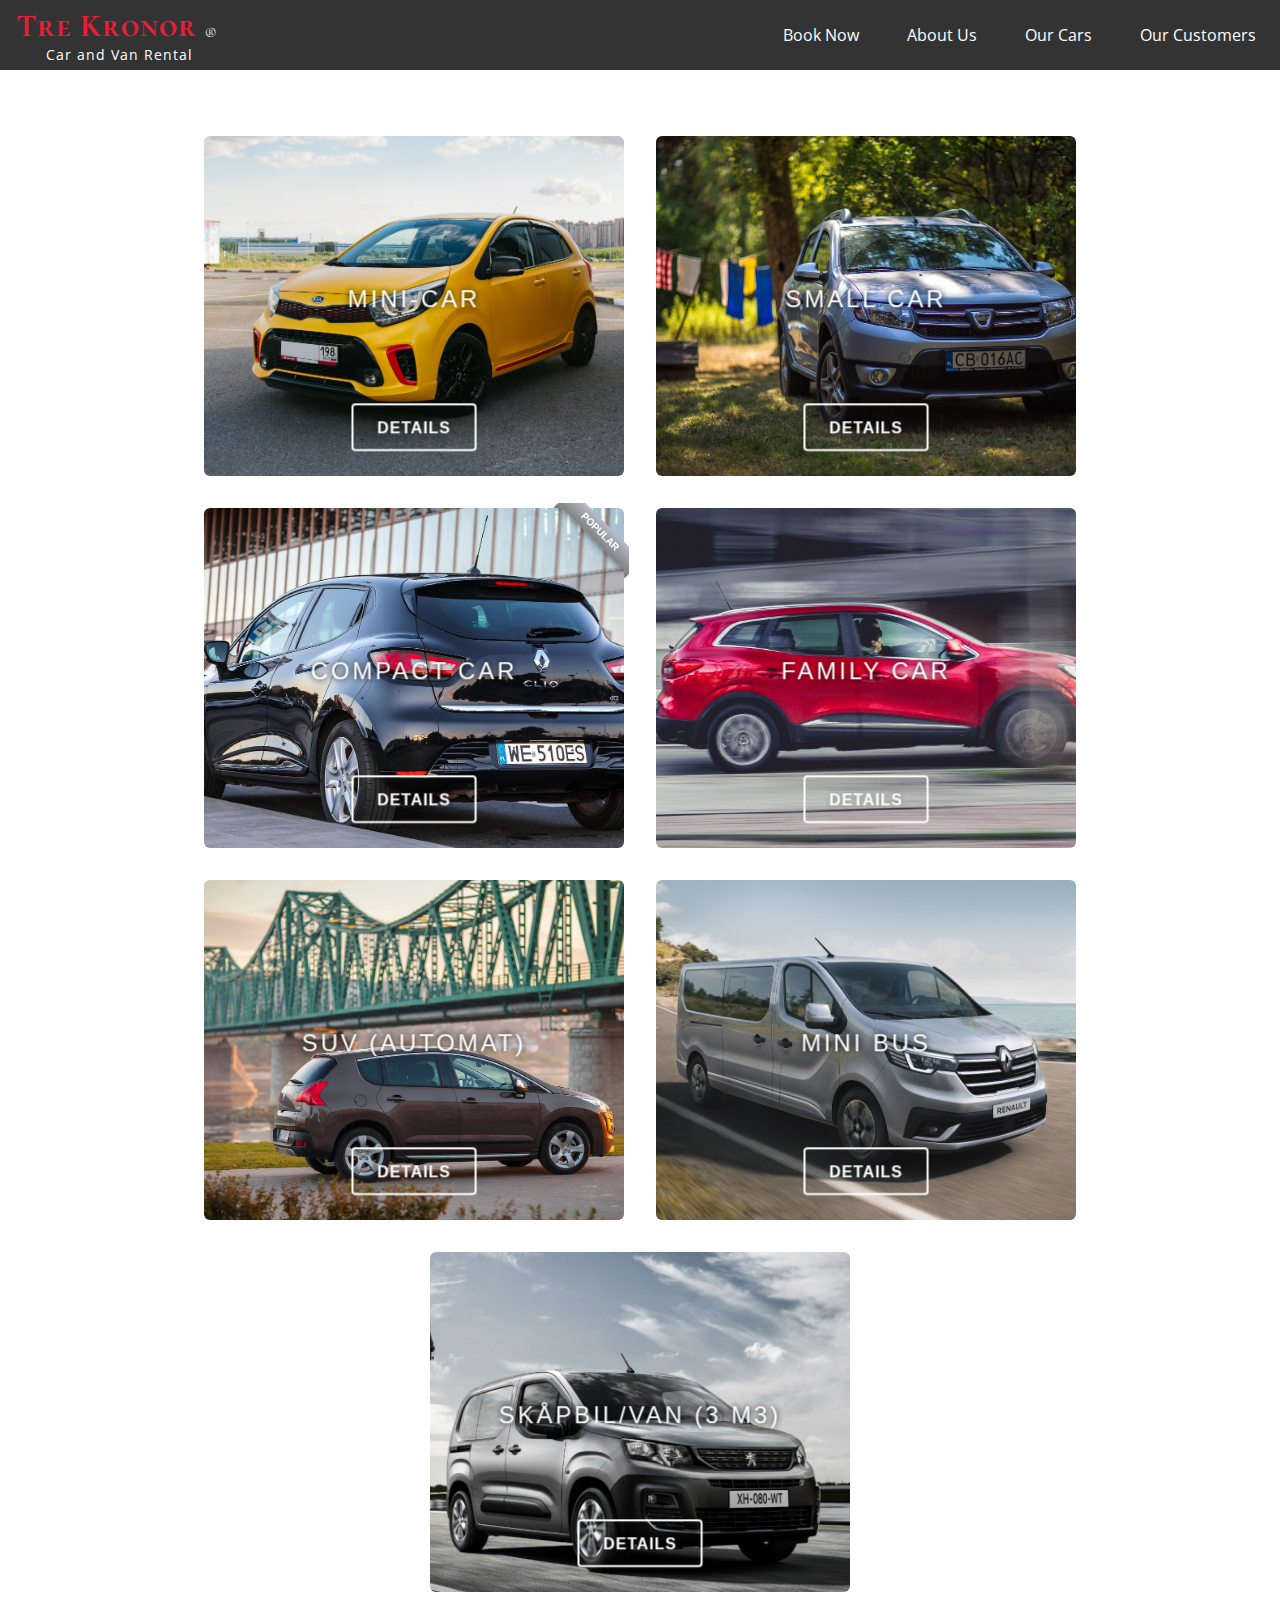
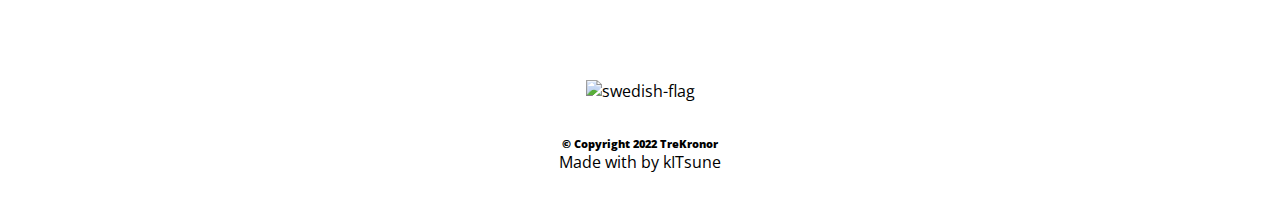
==== services.html @ af064d29 "first commit" ====
<!DOCTYPE html>
<html lang="en" dir="ltr">

<head>
    <meta charset="utf-8">
    <meta name="viewport" content="width=device-width, initial-scale=1" />

    <link href="https://cdn.jsdelivr.net/npm/bootstrap@5.0.2/dist/css/bootstrap.min.css" rel="stylesheet"
        integrity="sha384-EVSTQN3/azprG1Anm3QDgpJLIm9Nao0Yz1ztcQTwFspd3yD65VohhpuuCOmLASjC" crossorigin="anonymous">
    <link rel="stylesheet" href="https://cdnjs.cloudflare.com/ajax/libs/font-awesome/6.1.1/css/all.min.css"
        integrity="sha512-KfkfwYDsLkIlwQp6LFnl8zNdLGxu9YAA1QvwINks4PhcElQSvqcyVLLD9aMhXd13uQjoXtEKNosOWaZqXgel0g=="
        crossorigin="anonymous" referrerpolicy="no-referrer" />
    <link rel="preconnect" href="https://fonts.googleapis.com">
    <link rel="preconnect" href="https://fonts.gstatic.com" crossorigin>
    <link
        href="https://fonts.googleapis.com/css2?family=Cormorant+SC:wght@300&family=Ibarra+Real+Nova&family=Open+Sans:wght@300&family=Quattrocento&display=swap"
        rel="stylesheet">
    <link rel="stylesheet" href="./style.css">
    <title>Tre Kronor</title>
</head>

<body>
    <nav class="navbar">
        <div class="brand-title"><a href="./index.html">
                <h1>Tre Kronor <span class="simbolo">&#174;</span></h1>
            </a>
            <p>Car and Van Rental</p>
        </div>
        <a href="#" class="toggle-button">
            <span class="bar"></span>
            <span class="bar"></span>
            <span class="bar"></span>
        </a>
        <div class="navbar-links">
            <ul>
                <li><a href="./index.html#bookings">Book Now</a></li>
                <li><a href="./index.html#features">About Us</a></li>
                <li><a href="./index.html#services.html">Our Cars</a></li>
                <li><a href="./index.html#testimonials">Our Customers</a></li>
            </ul>
        </div>
    </nav>
    <div class="cars">

        <div class="wrapper">
            <div class="card">
                <input type="checkbox" id="card1" class="more" aria-hidden="true">
                <div class="content">
                    <div class="front" style="background-image: url('./images/picanto.jpg')">
                        <div class="inner">
                            <h2>Mini-Car</h2>

                            <label for="card1" class="button" aria-hidden="true">
                                Details
                            </label>
                        </div>
                    </div>
                    <div class="back">
                        <div class="inner">
                            <div class="info">
                                <span>4</span>
                                <div class="icon">
                                    <i class="fas fa-users"></i>
                                    <span>seats</span>
                                </div>
                            </div>
                            <div class="info">
                                <span></span>
                                <div class="icon">
                                    <i class="fa-solid fa-car"></i>
                                    <span>manual</span>
                                </div>
                            </div>


                            <div class="description">
                                <p>Kia Piccanto (or similar)</p>
                            </div>

                            <div class="price">From 100 SEK / day</div>
                            <label for="card1" class="button return" aria-hidden="true">
                                <i class="fas fa-arrow-left"></i>
                            </label>
                        </div>
                    </div>
                </div>
            </div>
            <div class="card">
                <input type="checkbox" id="card2" class="more" aria-hidden="true">
                <div class="content">
                    <div class="front" style="background-image: url('./images/sandero.jpg')">
                        <div class="inner">
                            <h2>Small Car</h2>

                            <label for="card2" class="button" aria-hidden="true">
                                Details
                            </label>
                        </div>
                    </div>
                    <div class="back">
                        <div class="inner">
                            <div class="info">
                                <span>5</span>
                                <div class="icon">
                                    <i class="fas fa-users"></i>
                                    <span>seats</span>
                                </div>
                            </div>
                            <div class="info">
                                <span></span>
                                <div class="icon">
                                    <i class="fa-solid fa-car"></i>
                                    <span>manual</span>
                                </div>
                            </div>


                            <div class="description">
                                <p>Dacia Sandero (or similar)</p>
                            </div>

                            <div class="price">From 250 SEK / day</div>
                            <label for="card2" class="button return" aria-hidden="true">
                                <i class="fas fa-arrow-left"></i>
                            </label>
                        </div>
                    </div>
                </div>
            </div>
            <div class="card">
                <input type="checkbox" id="card3" class="more" aria-hidden="true">
                <div class="content">
                    <div class="ribbon"><span>POPULAR</span></div>
                    <div class="front" style="background-image: url('./images/clio.jpg')">
                        <div class="inner">
                            <h2>Compact Car</h2>

                            <label for="card3" class="button" aria-hidden="true">
                                Details
                            </label>
                        </div>
                    </div>
                    <div class="back">
                        <div class="inner">
                            <div class="info">
                                <span>4</span>
                                <div class="icon">
                                    <i class="fas fa-users"></i>
                                    <span>seats</span>
                                </div>
                            </div>
                            <div class="info">
                                <span></span>
                                <div class="icon">
                                    <i class="fa-solid fa-car"></i>
                                    <span>manual</span>
                                </div>
                            </div>


                            <div class="description">
                                <p>Renault Clio (or similar)</p>
                            </div>

                            <div class="price">From 300 SEK / day</div>
                            <label for="card3" class="button return" aria-hidden="true">
                                <i class="fas fa-arrow-left"></i>
                            </label>
                        </div>
                    </div>
                </div>
            </div>
            <div class="card">
                <input type="checkbox" id="card4" class="more" aria-hidden="true">
                <div class="content">
                    <div class="front" style="background-image: url('./images/jogger.jpg')">
                        <div class="inner">
                            <h2>Family Car</h2>

                            <label for="card4" class="button" aria-hidden="true">
                                Details
                            </label>
                        </div>
                    </div>
                    <div class="back">
                        <div class="inner">
                            <div class="info">
                                <span>4</span>
                                <div class="icon">
                                    <i class="fas fa-users"></i>
                                    <span>seats</span>
                                </div>
                            </div>
                            <div class="info">
                                <span></span>
                                <div class="icon">
                                    <i class="fa-solid fa-car"></i>
                                    <span>manual</span>
                                </div>
                            </div>


                            <div class="description">
                                <p>Dacia Jogger (or similar)</p>
                            </div>

                            <div class="price">From 380 SEK / day</div>
                            <label for="card4" class="button return" aria-hidden="true">
                                <i class="fas fa-arrow-left"></i>
                            </label>
                        </div>
                    </div>
                </div>
            </div>
            <div class="card">
                <input type="checkbox" id="card5" class="more" aria-hidden="true">
                <div class="content">
                    <div class="front" style="background-image: url('./images/3008.jpg')">
                        <div class="inner">
                            <h2>SUV (Automat)</h2>

                            <label for="card5" class="button" aria-hidden="true">
                                Details
                            </label>
                        </div>
                    </div>
                    <div class="back">
                        <div class="inner">
                            <div class="info">
                                <span>5</span>
                                <div class="icon">
                                    <i class="fas fa-users"></i>
                                    <span>seats</span>
                                </div>
                            </div>
                            <div class="info">
                                <span></span>
                                <div class="icon">
                                    <i class="fa-solid fa-car"></i>
                                    <span>manual</span>
                                </div>
                            </div>


                            <div class="description">
                                <p>Peugeot 3008 (or similar)</p>
                            </div>

                            <div class="price">From 450 SEK / day</div>
                            <label for="card5" class="button return" aria-hidden="true">
                                <i class="fas fa-arrow-left"></i>
                            </label>
                        </div>
                    </div>
                </div>
            </div>

            <div class="card">
                <input type="checkbox" id="card6" class="more" aria-hidden="true">
                <div class="content">
                    <div class="front" style="background-image: url('./images/trafic.jpeg')">
                        <div class="inner">
                            <h2>Mini Bus</h2>

                            <label for="card6" class="button" aria-hidden="true">
                                Details
                            </label>
                        </div>
                    </div>
                    <div class="back">
                        <div class="inner">
                            <div class="info">
                                <span>9</span>
                                <div class="icon">
                                    <i class="fas fa-users"></i>
                                    <span>seats</span>
                                </div>
                            </div>
                            <div class="info">
                                <span></span>
                                <div class="icon">
                                    <i class="fa-solid fa-car"></i>
                                    <span>manual</span>
                                </div>
                            </div>


                            <div class="description">
                                <p>Opel Movano (or similar)</p>
                            </div>

                            <div class="price">From 800 SEK / day</div>
                            <label for="card6" class="button return" aria-hidden="true">
                                <i class="fas fa-arrow-left"></i>
                            </label>
                        </div>
                    </div>
                </div>
            </div>
            <div class="card">
                <input type="checkbox" id="card7" class="more" aria-hidden="true">
                <div class="content">
                    <div class="front" style="background-image: url('./images/partner.jpg')">
                        <div class="inner">
                            <h2>Skåpbil/Van (3 m3)</h2>

                            <label for="card7" class="button" aria-hidden="true">
                                Details
                            </label>
                        </div>
                    </div>
                    <div class="back">
                        <div class="inner">
                            <div class="info">
                                <span>5</span>
                                <div class="icon">
                                    <i class="fas fa-users"></i>
                                    <span>seats</span>
                                </div>
                            </div>
                            <div class="info">
                                <span></span>
                                <div class="icon">
                                    <i class="fa-solid fa-car"></i>
                                    <span>manual</span>
                                </div>
                            </div>


                            <div class="description">
                                <p>Peugeot Partner (or similar)</p>
                            </div>

                            <div class="price">From 700 SEK / day</div>
                            <label for="card7" class="button return" aria-hidden="true">
                                <i class="fas fa-arrow-left"></i>
                            </label>
                        </div>
                    </div>
                </div>
            </div>


        </div>
    </div>

</body>




<footer class="white-section" id="footer">
    <div class="container-small">
        <img class="flag"
            src="https://upload.wikimedia.org/wikipedia/commons/thumb/4/4c/Flag_of_Sweden.svg/2560px-Flag_of_Sweden.svg.png"
            alt="swedish-flag">
        <h6><b>© Copyright 2022 TreKronor</b></h6>

        <p>Made with
            <span><i class="fa-solid fa-heart fa-beat" style="--fa-animation-duration: 0.5s;"></i></span>
            by kITsune
        </p>
    </div>
</footer>
<script src="https://cdn.jsdelivr.net/npm/bootstrap@5.1.3/dist/js/bootstrap.bundle.min.js"
    integrity="sha384-ka7Sk0Gln4gmtz2MlQnikT1wXgYsOg+OMhuP+IlRH9sENBO0LRn5q+8nbTov4+1p"
    crossorigin="anonymous"></script>
<script src="script.js" charset="utf-8"></script>

</html>
</div>
---- style.css ----
* {
  box-sizing: border-box;
  margin: 0;
  padding: 0;
}

* {
  box-sizing: border-box;
}

body {
  font-family: "Open Sans", sans-serif;
  margin: 0;
  padding: 0;

}

.navbar {
  position: fixed;
  width: 100%;
  display: flex;
  justify-content: space-between;
  align-items: center;
  background-color: #333;
  color: #fff;
  z-index: 1100;
}

.brand-title {
  font-size: 1rem;
  margin: -0.15rem;
  margin-left: 1rem;
  letter-spacing: 1px;
  text-decoration: none;
  cursor: pointer;
}

.brand-title h1 {
  font-family: "Cormorant SC", sans-serif;
  color: #eb1d36;
  margin-bottom: 0;
  font-weight: bold;
  text-decoration: none;
}

.brand-title span{
  color: white;
  font-weight: lighter;
  font-size:medium;
}

.brand-title a{
  text-decoration: none;
}

.brand-title h1:hover{
  color:#fff;
  transition: all 0.2s ease-in-out;
  text-decoration: none;
}

.brand-title p {
  font-size: 0.9rem;
  margin-left: 1.9rem;
}
.navbar-links ul {
  margin: 0;
  padding: 0;
  display: flex;
}

.navbar-links li {
  list-style: none;
}

.navbar-links li a {
  text-decoration: none;
  color: #fff;
  padding: 1.5rem;
  display: block;
}

.navbar-links li a:hover {
  color: #eb1d36;
  transition: all 0.4s ease-in-out;
}


.toggle-button {
  position: absolute;
  top: 2.1rem;
  right: 1.4rem;
  display: none;
  flex-direction: column;
  justify-content: space-between;
  width: 30px;
  height: 21px;
}


.toggle-button .bar {
  height: 4px;
  width: 100%;
  background-color: #fff;
  border-radius: 10px;
}

.toggle-button .bar:hover {
  background-color: #eb1d36;
  transition: all 0.2s ease-in-out;
}

.hero {
  background-image: url("images/bcar.avif");
  background-repeat: no-repeat;
  background-size: cover;
  background-position: bottom center;
  height: 100vh;
  width: 100%;
  color: #fff;
  display: flex;
  justify-content: center;
  align-items: center;
  text-align: center;
  position: relative;
  z-index: -2;
}

.hero::before {
  content: " ";
  position: absolute;
  top: 0;
  left: 0;
  width: 100vh;
  background-color: rgba(0, 0, 0 0.4);
  z-index: -1;
}

.container img {
  margin-top: 70px;
  animation: showup 9s;
  max-width: 100%;
}

.container span {
  margin-top: 70px;
  animation: showup 9s;
  max-width: 100%;
}

.container h2 {
  font-size: 30px;
  letter-spacing: 1px;
  margin-left: 180px;
  animation: showup 9s;
}

@keyframes showup {
  0% {
    opacity: 0;
  }
  20% {
    opacity: 1;
  }
}

.content h2,
.Content h3 {
  font-size: 150%;
  margin: 20px 0;
}

.content p {
  color: #555;
  line-height: 30px;
  letter-spacing: 1.2px;
}

.colored-section {
  background-color: Black;
}

.container-fluid {
  padding: 7% 15%;
}

/* For Bookings Section */

#bookings h1 {
  color: #fff;
  text-align: center;
}

#bookings .container-fluid {
  background-color: #143f6b;
  text-align: center;
}

.social-icon {
  font-size: 3.5rem;
  margin: 50px 40px;
  color: #fff;
}

.social-icon:hover {
  color: #c4d7e0;
  transition: all 0.2s ease-in-out;
}

#email {
  color: #fff;
}

/* Features Section */

#features {
}

.feature-title {
  font-size: 2rem;
  font-weight: bold;
}

.feature-box {
  padding: 4%;

  text-align: center;
  justify-content: center;
  align-items: center;
}

.icon {
  text-align: center;
  color: #143f6b;
  margin-bottom: 1rem;
}

.icon:hover {
  color: #22577e;
  transition: all 0.2s ease-in-out;
}

/* Testimonial Section */

#features h1 {
  text-align: center;
}

#testimonials {
  min-height: 2s5vh;
}

#testimonials h3 {
  margin-left: 5rem;
  color: #fff;
}

#testimonials p {
  color: #fff;
  text-align: right;
}
#testimonials {
  background-color: #143f6b;
}

#testimonial span {
  position: relative;
}

#testimonial-carousel span {
  font-size: 3rem;
  color: #feb139;
  padding: 10px;
}

.carousel-item {
  text-align: center;
  justify-content: center;
  align-items: center;
}

.testimonial-text {
  font-size: 2rem;
  line-height: 1.5;
  width: 90%;
  text-align: center;
  justify-content: center;
  align-items: center;
}

/* Footer Section */

footer {
  padding: 1.7em;
}

footer .container-small {
  text-align: center;
  padding: 35px auto;
}

.flag {
  width: 3rem;
  margin: 35px 15px;
}

/*RIBBON */

.box {
  /*width: 200px; height: 300px;*/
  position: relative;
  border: 1px solid #BBB;
  background: #EEE;
}
.ribbon {
  position: absolute;
  right: -5px; top: -5px;
  z-index: 1;
  overflow: hidden;
  width: 75px; height: 75px;
  text-align: right;
}
.ribbon span {
  font-size: 10px;
  font-weight: bold;
  color: #FFF;
  text-transform: uppercase;
  text-align: center;
  line-height: 20px;
  transform: rotate(45deg);
  -webkit-transform: rotate(45deg);
  width: 100px;
  display: block;
  background: #79A70A;
  background: linear-gradient(#B6BAC9 0%, #808080 100%);
  box-shadow: 0 3px 10px -5px rgba(0, 0, 0, 1);
  position: absolute;
  top: 19px; right: -21px;
}
.ribbon span::before {
  content: "";
  position: absolute; left: 0px; top: 100%;
  z-index: -1;
  border-left: 3px solid #808080;
  border-right: 3px solid transparent;
  border-bottom: 3px solid transparent;
  border-top: 3px solid #808080;
}
.ribbon span::after {
  content: "";
  position: absolute; right: 0px; top: 100%;
  z-index: -1;
  border-left: 3px solid transparent;
  border-right: 3px solid #808080;
  border-bottom: 3px solid transparent;
  border-top: 3px solid #808080;
}

.cars {
  margin: 0;
  display: flex;
  flex-direction: column;
  align-items: center;
  justify-content: center;
  font-family: "Montserrat", sans-serif;
}

.wrapper {
  margin: 120px 50px 10px;
  display: flex;
  flex-flow: row wrap;
  justify-content: center;
}

.card {
  width: 420px;
  height: 340px;
  margin: 1em;
  perspective: 1500px;

}
.card .content {
  position: relative;
  width: 100%;
  height: 100%;
  transform-style: preserve-3d;
  transition: transform 0.8s cubic-bezier(0.75, 0, 0.85, 1);
}

.more {
  display: none;
}
.more:checked ~ .content {
  transform: rotateY(180deg);
}

.front,
.back {
  position: absolute;
  top: 0;
  left: 0;
  width: 100%;
  height: 100%;
  backface-visibility: hidden;
  transform-style: preserve-3d;
  border-radius: 6px;
}
.front .inner,
.back .inner {
  height: 100%;
  display: grid;
  padding: 1.5em;
  transform: translateZ(80px) scale(0.94);
}

.front {
  background-color: #fff;
  background-size: cover;
  background-position: center center;
}
.front:after {
  content: "";
  position: absolute;
  top: 0;
  left: 0;
  width: 100%;
  height: 100%;
  display: block;
  border-radius: 6px;
  backface-visibility: hidden;
  /* background: linear-gradient(40deg, rgba(67, 138, 243, 0.7), rgba(255, 242, 166, 0.7)); */
}
.front .inner {
  grid-template-rows: 5fr 1fr 1fr 2fr 1fr;
  justify-items: center;
}
.front h2 {
  grid-row: 2;
  margin-bottom: 0.3em;
  text-transform: uppercase;
  letter-spacing: 3px;
  color: #fff;
  font-weight: 500;
  text-shadow: 0 0 6px rgba(0, 0, 0, 1.5);
}
.front .rating {
  grid-row: 3;
  color: rgba(255, 255, 255, 0.8);
  font-size: 14px;
  display: flex;
  flex-flow: row nowrap;
}
.front .rating i {
  margin: 0 1px;
}

.back {
  transform: rotateY(180deg);
  background-color: #fff;
  /* border: 2px solid #f0f0f0; */
}
.back .inner {
  grid-template-rows: 1fr 2fr 1fr 2fr 14fr 1fr 1fr;
  grid-template-columns: repeat(4, auto);
  grid-column-gap: 0.8em;
  justify-items: center;
}
.back .info {
  position: relative;
  display: flex;
  align-items: center;
  color: #355cc9;
  grid-row: 3;
}
.back .info:not(:first-of-type):before {
  content: "";
  position: absolute;
  left: -0.9em;
  height: 18px;
  width: 1px;
  background-color: #ccc;
}
.back .info span {
  font-size: 2em;
  font-weight: 700;
}
.back .info i {
  font-size: 1.2em;
}
.back .info i:before {
  background: linear-gradient(40deg, #355cc9, #438af3);
  -webkit-text-fill-color: transparent;
  -webkit-background-clip: text;
}
.back .info .icon {
  margin-left: 0.3em;
}
.back .info .icon span {
  display: block;
  margin-top: -0.25em;
  font-size: 0.8em;
  font-weight: 600;
  white-space: nowrap;

}
.back .description {
  grid-row: 5;
  grid-column: 1/-1;
  font-size: 1.3em;
  border-radius: 5px;
  font-weight: 600;
  line-height: 1.4em;
  overflow: auto;
  color: #355cc9;
  margin-top: 30px;
  padding-right: 10px;
}
.back .location,
.back .price {
  font-weight: 600;
  color: #355cc9;
  grid-row: 1;
  font-size: 0.86em;
}
.back .location {
  grid-column: 1/3;
  justify-self: left;
}
.back .price {
  grid-column: 3/-1;
  justify-self: right;
}
.back .button {
  grid-column: 1/-1;
  justify-self: center;
}

.button {
  grid-row: -1;
  text-transform: uppercase;
  letter-spacing: 1px;
  font-weight: 600;
  cursor: pointer;
  display: block;
  padding: 0 1.5em;
  height: 3em;
  line-height: 2.9em;
  min-width: 3em;
  background-color: transparent;
  border: solid 2px #fff;
  color: #fff;
  border-radius: 4px;
  text-align: center;
  left: 50%;
  backface-visibility: hidden;
  transition: 0.3s ease-in-out;
  text-shadow: 0 0 6px rgba(0, 0, 0, 0.3);
}
.button:hover {
  background-color: #fff;
  box-shadow: 0 0 50px rgba(0, 0, 0, 0.5);
  text-shadow: none;
  color: #355cc9;
}
.button.return {
  line-height: 3em;
  color: #355cc9;
  border-color: #355cc9;
  text-shadow: none;
}
.button.return:hover {
  background-color: #355cc9;
  color: #fff;
  box-shadow: none;
}

::-webkit-scrollbar {
  width: 5px;
}

::-webkit-scrollbar-track {
  background: #f1f1f1;
}

::-webkit-scrollbar-thumb {
  background: #859ddf;
}

::-webkit-scrollbar-thumb:hover {
  background: #355cc9;
}

@media (max-width: 600px) {
  .toggle-button {
    display: flex;
  }

  .navbar-links {
    display: none;
    width: 100%;
  }

  .navbar {
    flex-direction: column;
    align-items: flex-start;
  }

  .navbar-links ul {
    width: 100%;
    flex-direction: column;
  }

  .navbar-links li {
    text-align: center;
  }

  .navbar-links li a {
    padding: .7rem 1.2rem;
  }

  .navbar-links.active {
    display: flex;
  }

  .brand-title p {
    margin-left: 0.55em;
  }

  .container img {
    margin-top: 0px;
    /* margin-right: 80px; */
    animation: showup 9s;
    max-width: 100%;
  }

  .container .simbolo {
    margin-top: 0px;
    /* margin-right: 80px; */
    animation: showup 9s;
    max-width: 100%;
  }

  #testimonials h3{
    margin-left: 1rem;
  }

  .wrapper{
    margin: 5.5rem 0% 0%;
    max-width: 100%;
    max-height: 100%;
  }
}
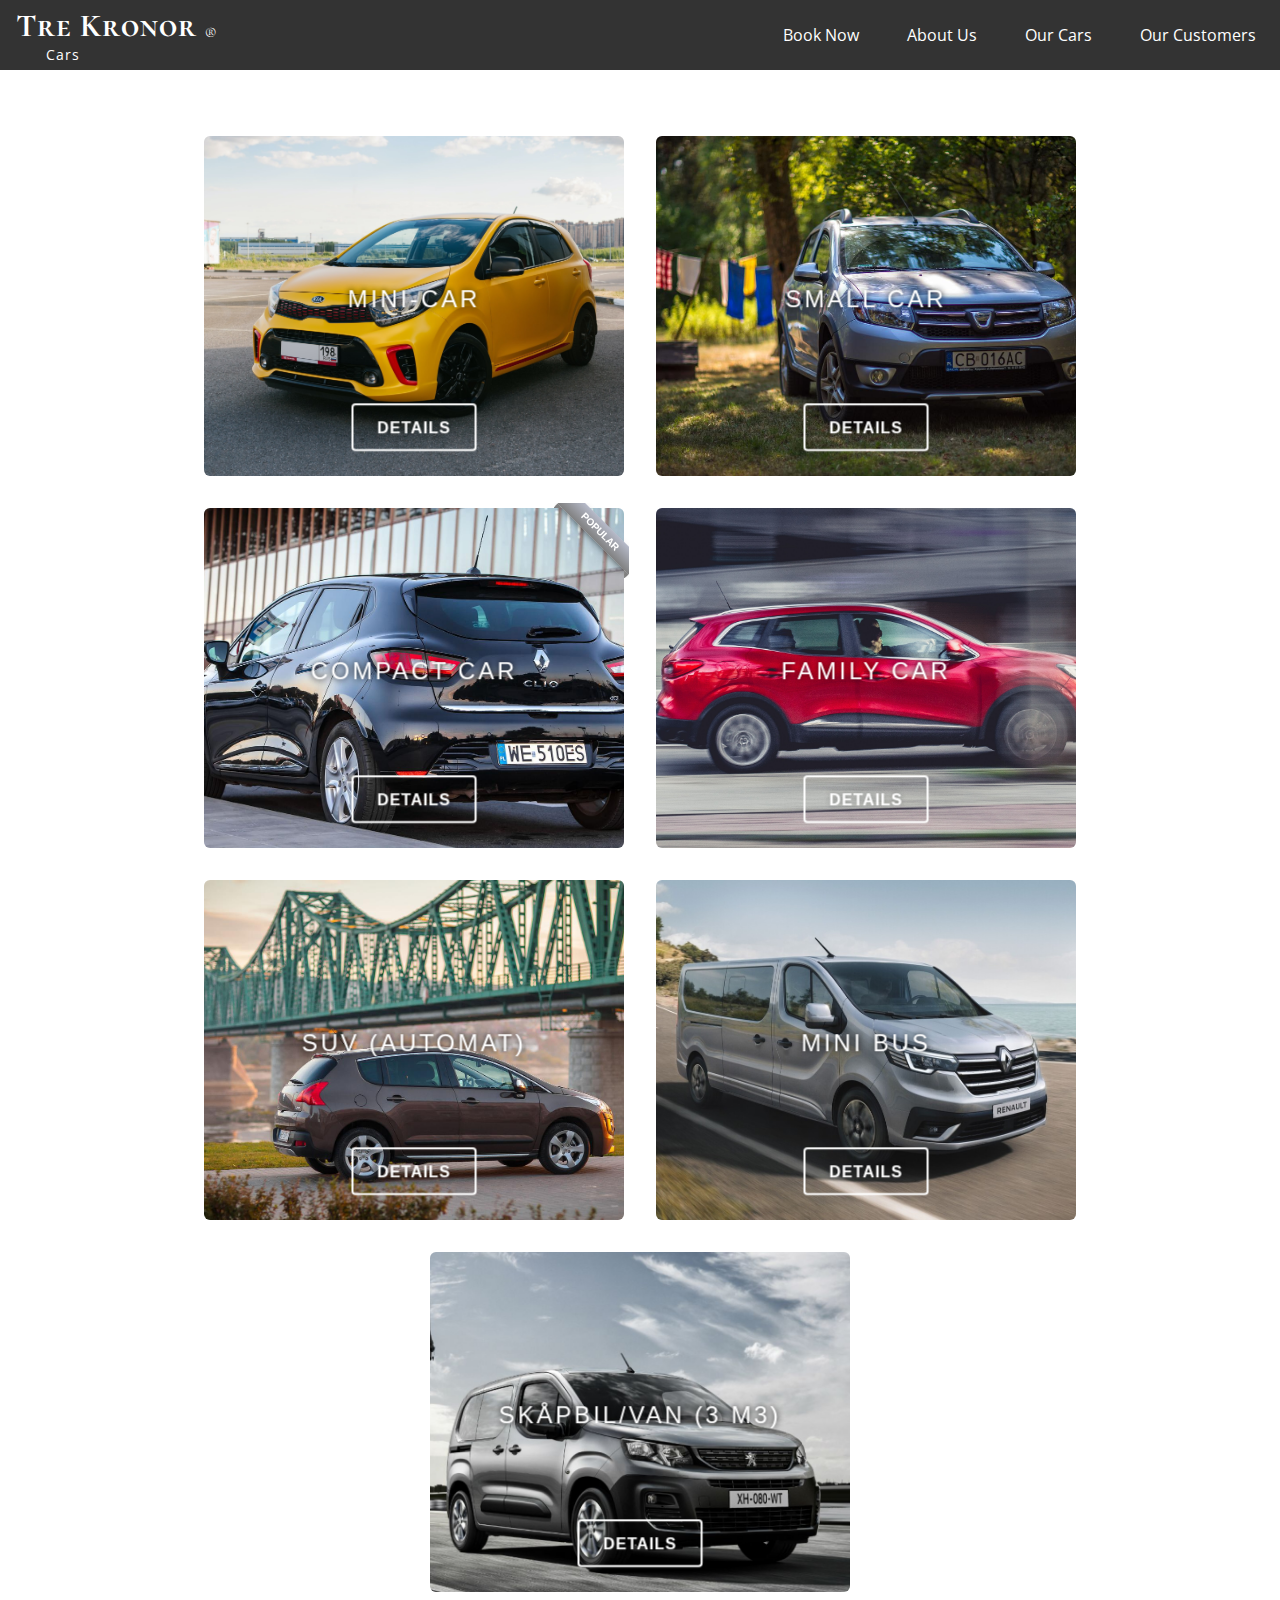
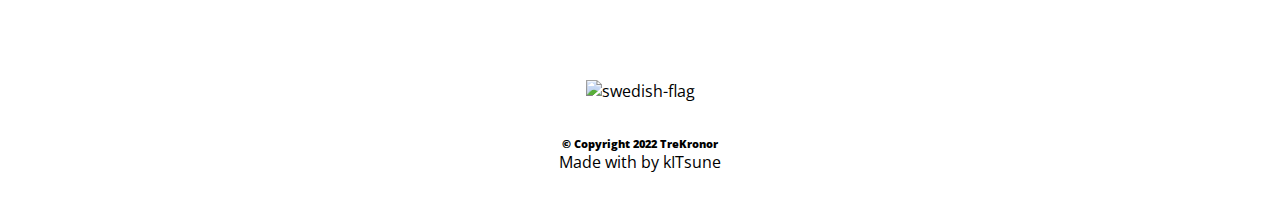
==== commit ddb518ad: "cambio titulo y h1 navbar" ====
--- a/services.html
+++ b/services.html
@@ -16,7 +16,8 @@
         href="https://fonts.googleapis.com/css2?family=Cormorant+SC:wght@300&family=Ibarra+Real+Nova&family=Open+Sans:wght@300&family=Quattrocento&display=swap"
         rel="stylesheet">
     <link rel="stylesheet" href="./style.css">
-    <title>Tre Kronor</title>
+    <title>Tre Kronor Cars</title>
+    <link rel="icon" href="./images/escudo.png">
 </head>
 
 <body>
@@ -24,7 +25,7 @@
         <div class="brand-title"><a href="./index.html">
                 <h1>Tre Kronor <span class="simbolo">&#174;</span></h1>
             </a>
-            <p>Car and Van Rental</p>
+            <p>Cars</p>
         </div>
         <a href="#" class="toggle-button">
             <span class="bar"></span>
--- a/style.css
+++ b/style.css
@@ -37,7 +37,7 @@
 
 .brand-title h1 {
   font-family: "Cormorant SC", sans-serif;
-  color: #eb1d36;
+  color: #fff;
   margin-bottom: 0;
   font-weight: bold;
   text-decoration: none;
@@ -54,7 +54,7 @@
 }
 
 .brand-title h1:hover{
-  color:#fff;
+  color:#eb1d36;
   transition: all 0.2s ease-in-out;
   text-decoration: none;
 }
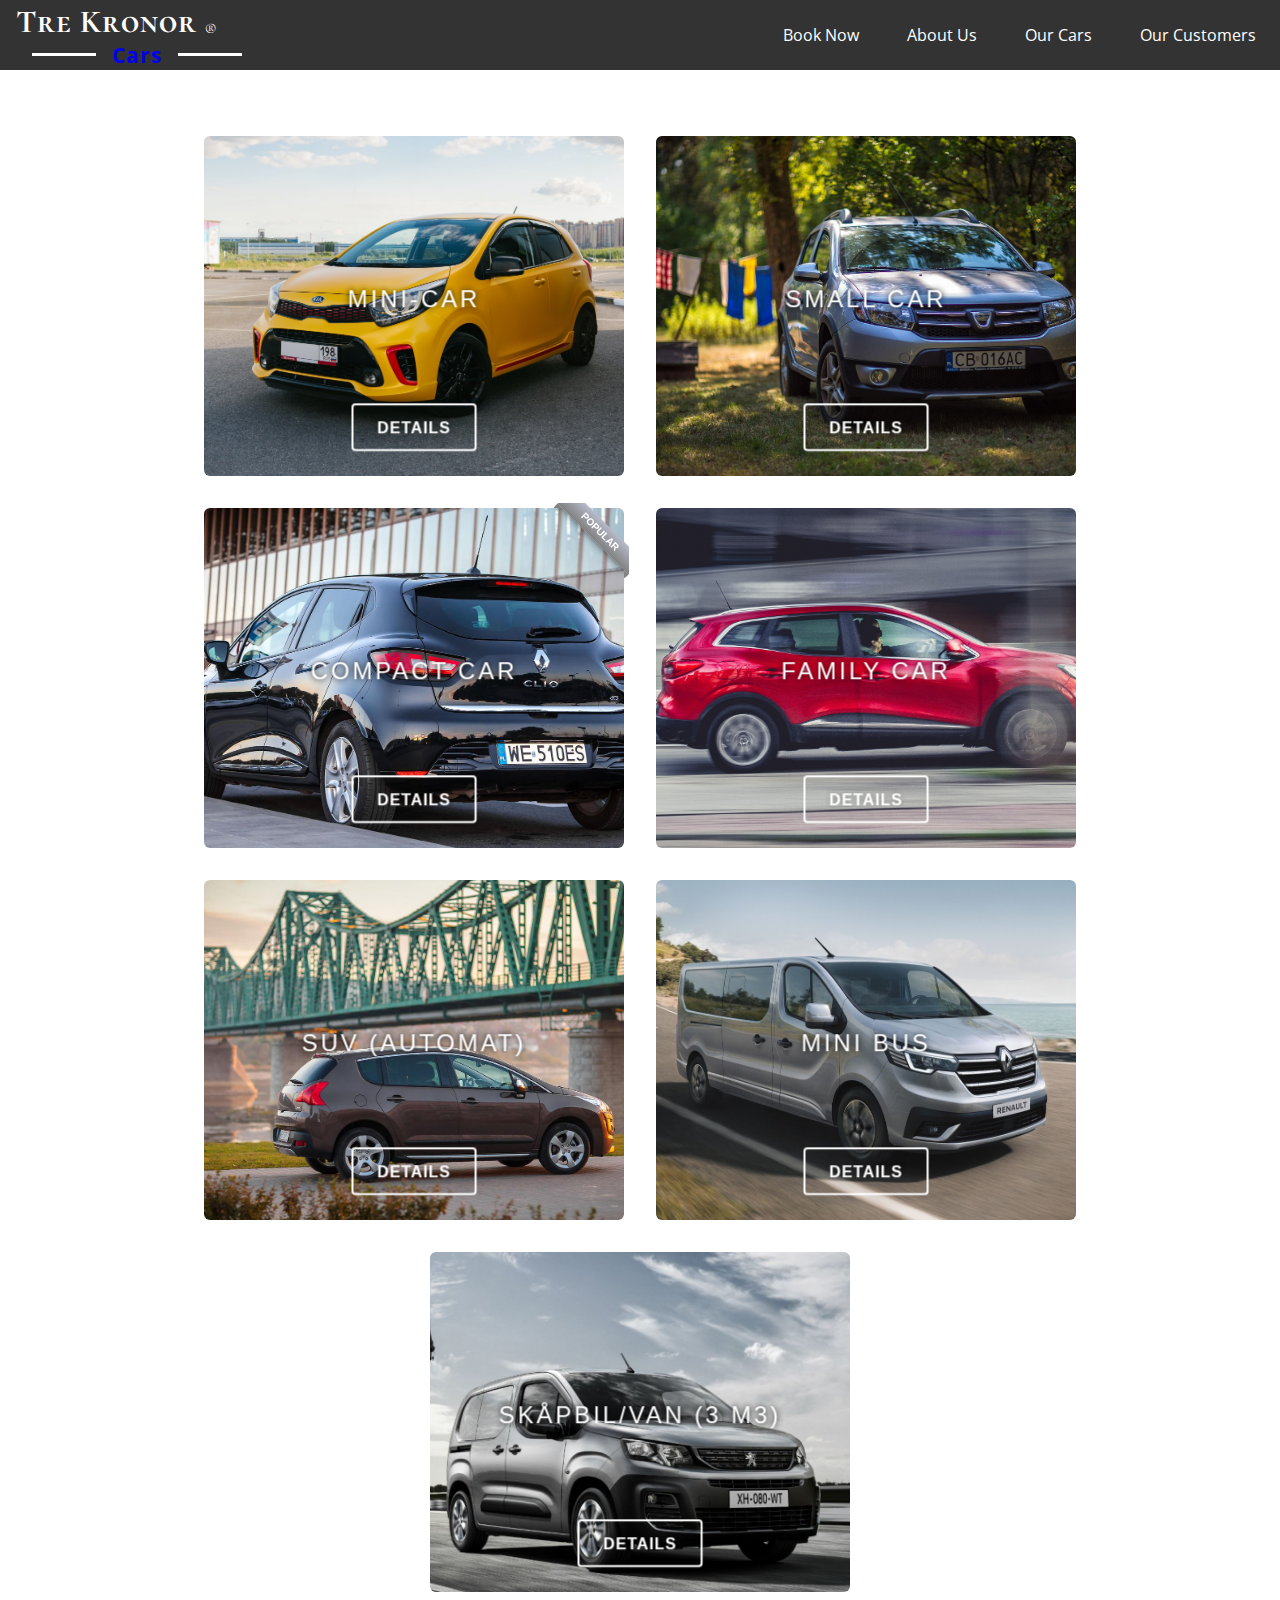
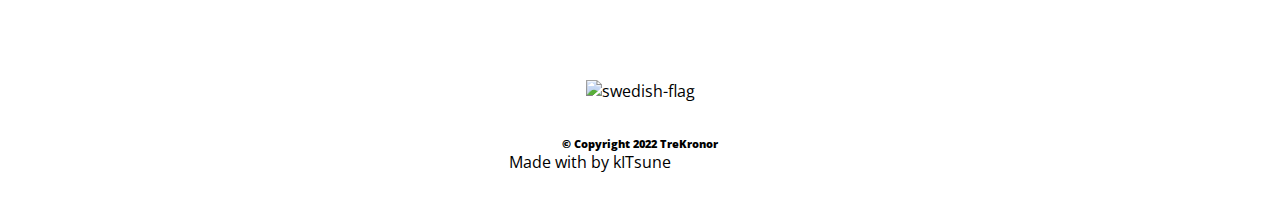
==== commit 5dec267d: "trekronor title modificado" ====
--- a/services.html
+++ b/services.html
@@ -22,10 +22,7 @@
 
 <body>
     <nav class="navbar">
-        <div class="brand-title"><a href="./index.html">
-                <h1>Tre Kronor <span class="simbolo">&#174;</span></h1>
-            </a>
-            <p>Cars</p>
+        <div class="brand-title"><a href="./index.html"><h1>Tre Kronor <span class="simbolo">&#174;</span></h1></a><a href="./index.html"><p>Cars</p></a></div>
         </div>
         <a href="#" class="toggle-button">
             <span class="bar"></span>
--- a/style.css
+++ b/style.css
@@ -53,16 +53,29 @@
   text-decoration: none;
 }
 
-.brand-title h1:hover{
+.brand-title h1:hover, p:hover{
   color:#eb1d36;
-  transition: all 0.2s ease-in-out;
+  transition: all 0.4s ease-in-out;
   text-decoration: none;
 }
 
 .brand-title p {
-  font-size: 0.9rem;
-  margin-left: 1.9rem;
-}
+  font-size: 1.3rem;
+  /* margin-left: 1.9rem; */
+  font-weight: bold;
+  text-align: center;
+}
+
+.brand-title p::before,
+    p::after {
+    display: inline-block;
+    content: "";
+    border-top: .2rem solid #fff;
+    width: 4rem;
+    margin: -0.6rem 1rem ;
+    transform: translateY(-1rem);
+}
+
 .navbar-links ul {
   margin: 0;
   padding: 0;
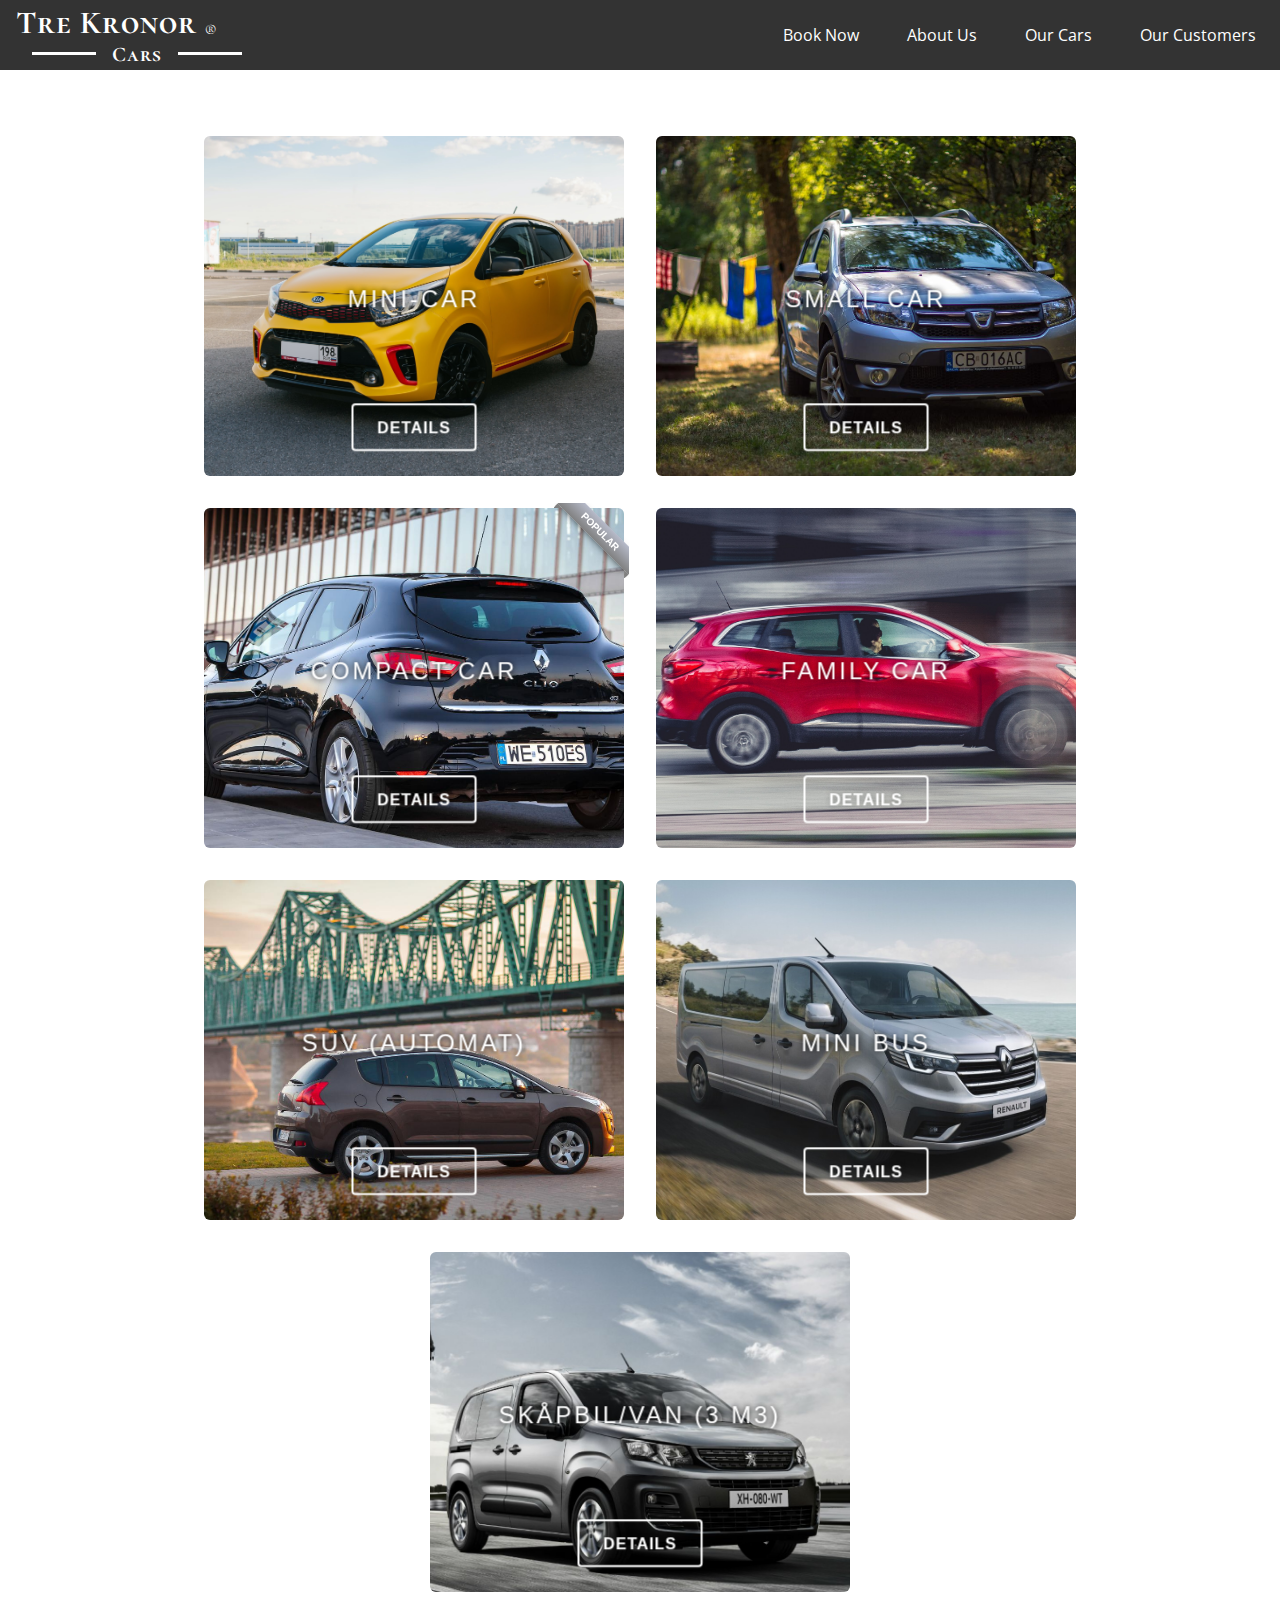
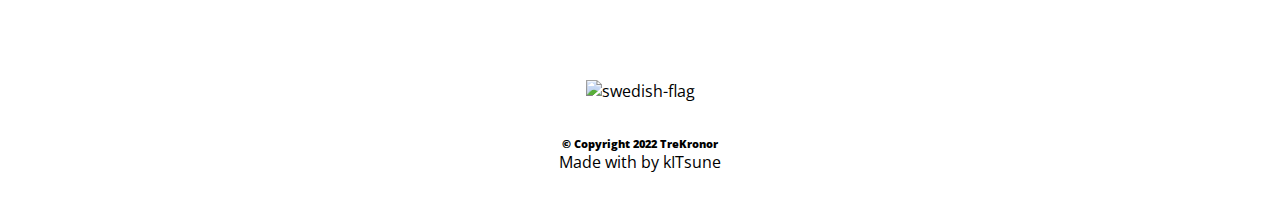
==== commit f848580f: "subtitulo arreglado" ====
--- a/services.html
+++ b/services.html
@@ -22,7 +22,7 @@
 
 <body>
     <nav class="navbar">
-        <div class="brand-title"><a href="./index.html"><h1>Tre Kronor <span class="simbolo">&#174;</span></h1></a><a href="./index.html"><p>Cars</p></a></div>
+        <div class="brand-title"><a href="./index.html"><h1>Tre Kronor <span class="simbolo">&#174;</span></h1></a><a href="./index.html"><p id="subtitle">Cars</p></a></div>
         </div>
         <a href="#" class="toggle-button">
             <span class="bar"></span>
--- a/style.css
+++ b/style.css
@@ -53,7 +53,7 @@
   text-decoration: none;
 }
 
-.brand-title h1:hover, p:hover{
+.brand-title h1:hover{
   color:#eb1d36;
   transition: all 0.4s ease-in-out;
   text-decoration: none;
@@ -61,13 +61,18 @@
 
 .brand-title p {
   font-size: 1.3rem;
-  /* margin-left: 1.9rem; */
+  font-family: "Cormorant SC", sans-serif;
   font-weight: bold;
   text-align: center;
-}
-
-.brand-title p::before,
-    p::after {
+  color: #fff;
+}
+
+.brand-title p:hover{
+  color: #eb1d36;
+  transition: all 0.4s ease-in-out;
+}
+
+#subtitle::before, #subtitle::after {
     display: inline-block;
     content: "";
     border-top: .2rem solid #fff;
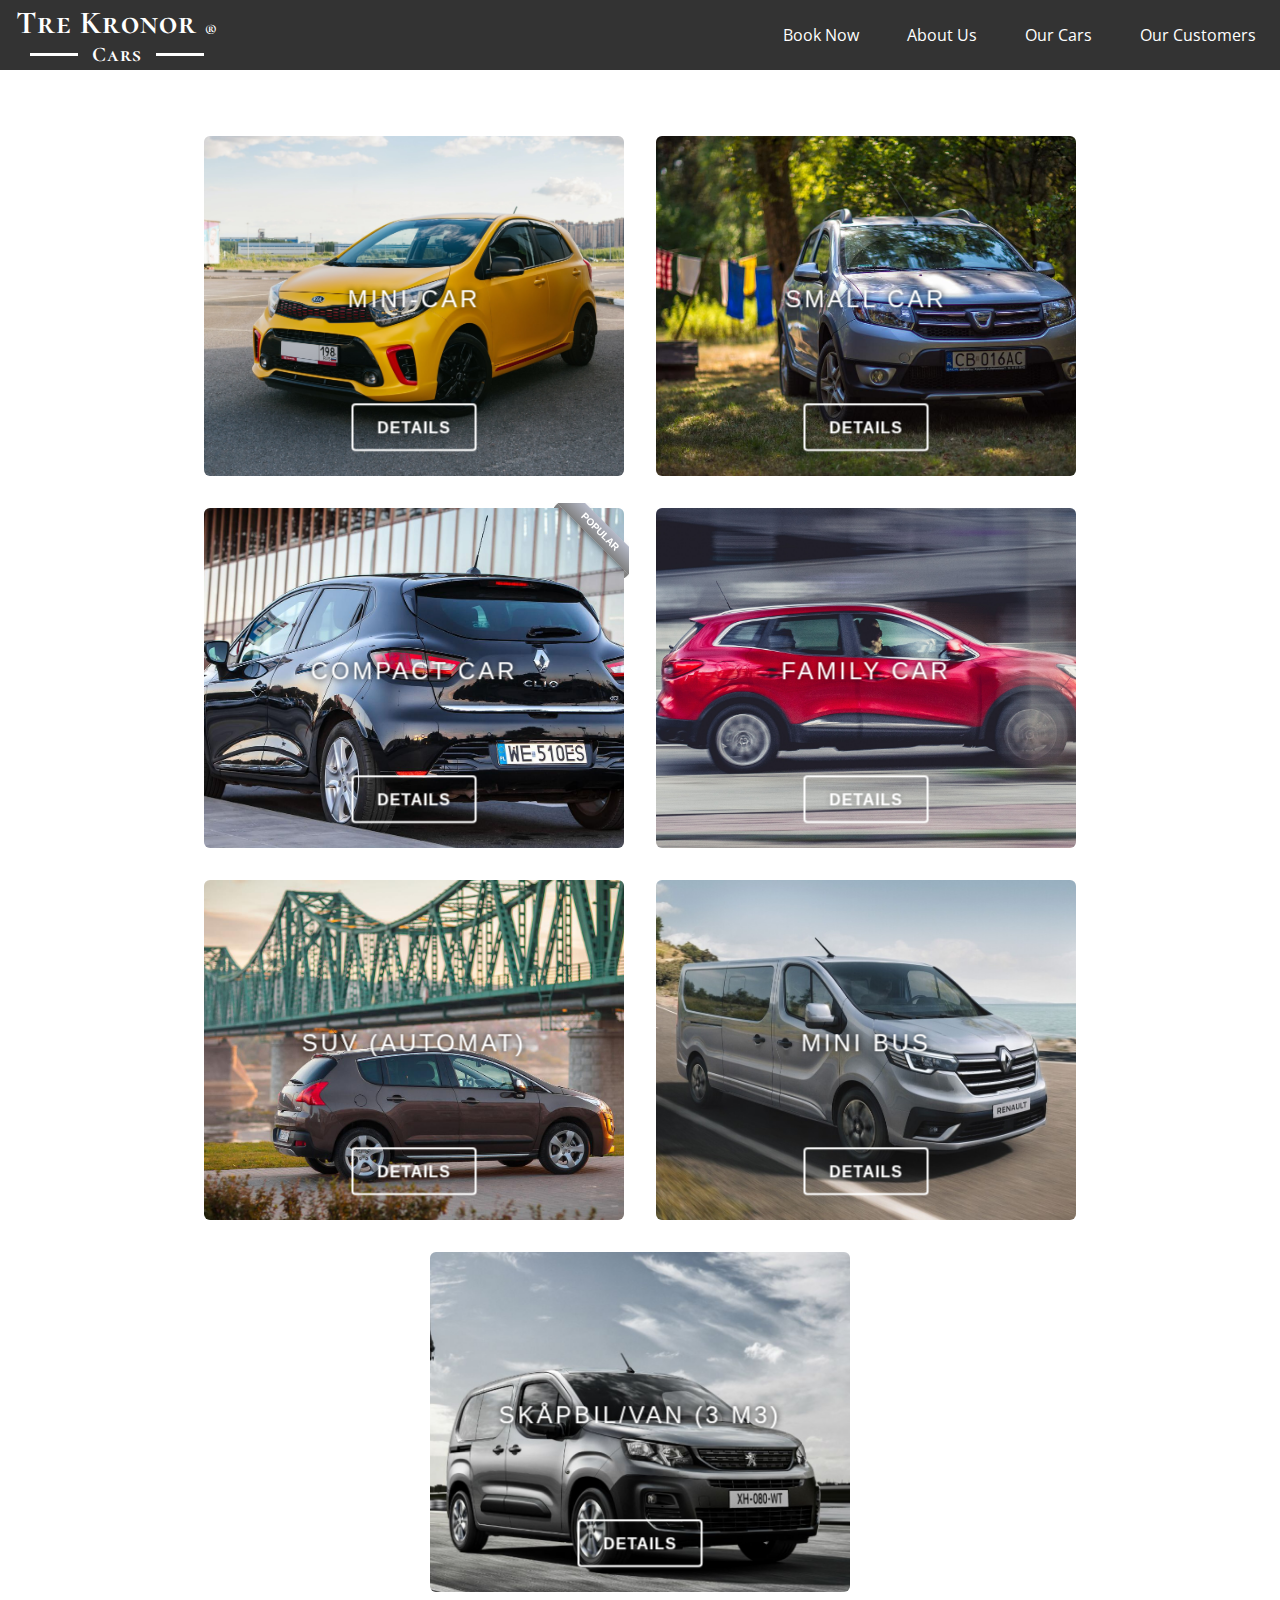
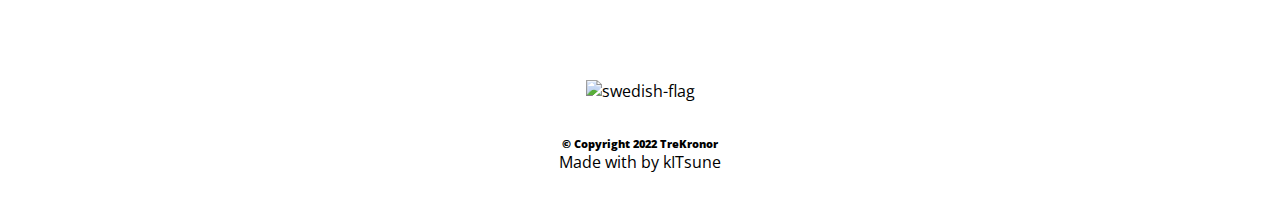
==== commit 8d306cfa: "arreglos menores" ====
--- a/services.html
+++ b/services.html
@@ -33,7 +33,7 @@
             <ul>
                 <li><a href="./index.html#bookings">Book Now</a></li>
                 <li><a href="./index.html#features">About Us</a></li>
-                <li><a href="./index.html#services.html">Our Cars</a></li>
+                <li><a href="./services.html">Our Cars</a></li>
                 <li><a href="./index.html#testimonials">Our Customers</a></li>
             </ul>
         </div>
--- a/style.css
+++ b/style.css
@@ -45,7 +45,7 @@
 
 .brand-title span{
   color: white;
-  font-weight: lighter;
+  font-weight: light;
   font-size:medium;
 }
 
@@ -67,7 +67,7 @@
   color: #fff;
 }
 
-.brand-title p:hover{
+.brand-title p:hover, .simbolo:hover{
   color: #eb1d36;
   transition: all 0.4s ease-in-out;
 }
@@ -76,8 +76,9 @@
     display: inline-block;
     content: "";
     border-top: .2rem solid #fff;
-    width: 4rem;
-    margin: -0.6rem 1rem ;
+    width: 3rem;
+    margin: -0.7rem -7rem;
+    padding-left: -1rem;
     transform: translateY(-1rem);
 }
 
@@ -640,8 +641,19 @@
     display: flex;
   }
 
+  .brand-title h1 {
+    margin-top: 0.2rem;
+    margin-bottom: 0.2rem;
+  }
+
   .brand-title p {
-    margin-left: 0.55em;
+    margin-top: 0%;
+    margin-left: 0em;
+    padding: 0.2rem;
+  }
+
+  #subtitle::before, #subtitle::after{
+    margin: -0.7rem -7rem;
   }
 
   .container img {
